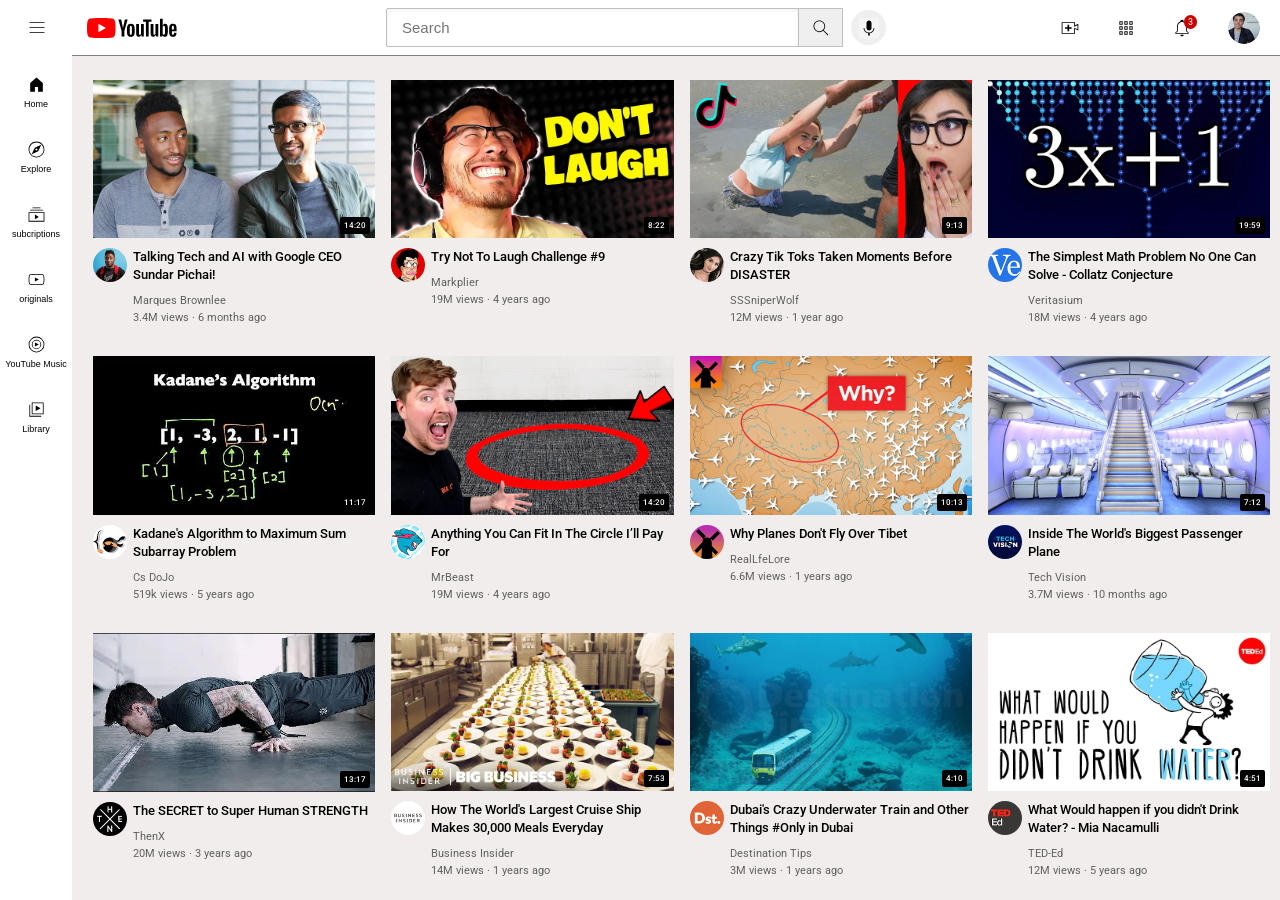
==== index.html @ 6590acf6 "first commit" ====
<!DOCTYPE html>
<html>
<head>
    <title>youtube.com clone</title>
    <meta charset="UTF-8">
    <meta name="viewport" content="width=device-width,initial-scale=1.0">
    <link rel="stylesheet" href="styles/video.css">
    <link rel="stylesheet " href="styles/header.css">
    <link rel="stylesheet " href="styles/general.css">
    <link rel="stylesheet " href="styles/sidebar.css">
    <link rel="preconnect" href="https://fonts.googleapis.com">
    <link rel="preconnect" href="https://fonts.gstatic.com" crossorigin>
    <link href="https://fonts.googleapis.com/css2?family=Roboto:ital,wght@0,100..900;1,100..900&display=swap" rel="stylesheet">

</head>

<body>
    <header class="header">
     
     <div class="left-section">
        <img  class="hamburger-menu" src="icons/hamburger-menu.svg">
        <img  class="youtube-logo" src="icons/youtube-logo.svg">
     </div>


    <div class="middle-section">
        <input  class="search-bar" type="text" placeholder="Search">
        <button class="search-button">
            <img  class="search-icon" src="icons/search.svg">
            <div class="tooltips">Search</div>
        </button>
        <button class="voice-search-button">
         
            <img class="voice-search-icon" src="icons/voice-search-icon.svg">
            <div class="tooltips">Search with your voice</div>
        </button>
     </div>


     <div class="right-section">
        <div class="upload-icon-container">
            <img class="upload-icon" src="icons/upload.svg">
            <div class="tooltips"> Create</div>
        </div>
        <div class="youtube-apps-container">
            <img class="youtube-apps-icon" src="icons/youtube-apps.svg">
            <div class="tooltips">YouTube App</div>
        </div>
        
        <div class="notification-icon-container">
            <img class="notifications-icon" src="icons/notifications.svg">
            <div class="notification-count">3</div>
            <div class="tooltips">Notifications</div>
        </div>
        
        <img class="current-user-pictures" src="channel-pic/my-channel.jpeg">
     </div>
  

    </header>

    <nav class="sidebar">
        <div class="sidebar-link">
            <img src="icons/home.svg">
            <div>Home</div>
        </div>
        <div class="sidebar-link">
            <img src="icons/explore.svg">
            <div>Explore</div>
        </div>
        <div class="sidebar-link">
            <img src="icons/subscriptions.svg">
            <div>subcriptions</div>
        </div>
        <div class="sidebar-link">
            <img src="icons/originals.svg">
            <div>originals</div>
        </div>
        <div class="sidebar-link">
            <img src="icons/youtube-music.svg">
            <div>YouTube Music</div>
        </div>
        <div class="sidebar-link">
            <img src="icons/library.svg">
            <div>Library</div>
        </div>

    </nav>

    <main>
        <section class="video-grid">

             <div class="video-preview">
             <div class="thumbnail-row">
                <a href=" https://www.youtube.com/watch?v=n2RNcPRtAiY" target="_blank">
                    <img  class="thumbnail" src="thumbnails/thumbnail-1.webp" >
                </a>
                
                <div class="video-time">14:20</div>
            </diV>
            <div class="video-info-grid">
                <div class="channel-picture">
                     <img class="profile-picture" src="channel-pic/channel-1.jpeg">
                </div>
                <div class="video-info">
                     <p class="video-title">
                        <a href=" https://www.youtube.com/watch?v=n2RNcPRtAiY" target="_blank">
                               Talking Tech and AI with Google CEO Sundar Pichai!
                        </a>
                  
                      </p >
                     <p class="video-author">
                      Marques Brownlee
                     </p>
                     <p class="video-stats">
                     3.4M views &#183; 6 months ago
                     </p>
                </div>
            </div>               
         </div>


         <div class="video-preview">
            <div class="thumbnail-row">
                <a href="https://www.youtube.com/watch?v=mP0RAo9SKZk" target="_blank">
                    <img  class="thumbnail" src="thumbnails/thumbnail-2.webp" >
                </a>
                
                <div class="video-time">8:22</div>
            </div>
            <div class="video-info-grid">
                <div class="channel-picture">
                     <img class="profile-picture" src="channel-pic/channel-2.jpeg">
                </div>
                <div class="video-info">
                     <p class="video-title">
                        <a href="https://www.youtube.com/watch?v=mP0RAo9SKZk" target="_blank">
                            Try Not To Laugh Challenge #9
                        </a>
                     
                      </p >
                     <p class="video-author">
                      Markplier
                     </p>
                     <p class="video-stats">
                     19M views &#183; 4 years ago
                     </p>
                </div>
            </div>               
         </div>

          <div class="video-preview">
            <div class="thumbnail-row">
                <a href="https://www.youtube.com/watch?v=FgjPQQeTh1w" target="_blank">
                    <img  class="thumbnail" src="thumbnails/thumbnail-3.webp" >
                </a>
                
                <div class="video-time">9:13</div>
            </div>
            <div class="video-info-grid">
                <div class="channel-picture">
                     <img class="profile-picture" src="channel-pic/channel-3.jpeg">
                </div>
                <div class="video-info">
                     <p class="video-title">
                        <a href="https://www.youtube.com/watch?v=FgjPQQeTh1w" target="_blank">
                            Crazy Tik Toks Taken Moments Before DISASTER
                        </a>
                        
                      </p >
                     <p class="video-author">
                     SSSniperWolf
                     </p>
                     <p class="video-stats">
                     12M views &#183; 1 year ago
                     </p>
                </div>
            </div>               
         </div>


         <div class="video-preview">
            <div class="thumbnail-row">
                <a href="https://www.youtube.com/watch?v=094y1Z2wpJg" target="_blank">
                    <img  class="thumbnail" src="thumbnails/thumbnail-4.webp" >
                </a>
                
                <div class="video-time">19:59</div>
            </div>
            <div class="video-info-grid">
                <div class="channel-picture">
                     <img class="profile-picture" src="channel-pic/channel-4.jpeg">
                </div>
                <div class="video-info">
                     <p class="video-title">
                        <a href="https://www.youtube.com/watch?v=094y1Z2wpJg" target="_blank">
                            The Simplest Math Problem No One Can Solve - Collatz Conjecture
                        </a>
                     
                      </p >
                     <p class="video-author">
                       Veritasium
                     </p>
                     <p class="video-stats">
                     18M views &#183; 4 years ago
                     </p>
                </div>
            </div>               
         </div>

          <div class="video-preview">
            <div class="thumbnail-row">
                <a href="https://www.youtube.com/watch?v=86CQq3pKSUw" target="_blank">
                    <img  class="thumbnail" src="thumbnails/thumbnail-5.webp" >
                </a>
                
                <div class="video-time">11:17</div>
            </div>
            <div class="video-info-grid">
                <div class="channel-picture">
                     <img class="profile-picture" src="channel-pic/channel-5.jpeg">
                </div>
                <div class="video-info">
                     <p class="video-title">
                        <a href="https://www.youtube.com/watch?v=86CQq3pKSUw" target="_blank">
                             Kadane's Algorithm to Maximum Sum Subarray Problem
                        </a>
                    
                      </p >
                     <p class="video-author">
                      Cs DoJo
                     </p>
                     <p class="video-stats">
                     519k views &#183; 5 years ago
                     </p>
                </div>
            </div>               
         </div>


         <div class="video-preview">
            <div class="thumbnail-row">
                <a href="https://www.youtube.com/watch?v=yXWw0_UfSFg" target="_blank">
                    <img  class="thumbnail" src="thumbnails/thumbnail-6.webp" >
                </a>
                
                <div class="video-time">14:20</div>
            </div>
            <div class="video-info-grid">
                <div class="channel-picture">
                     <img class="profile-picture" src="channel-pic/channel-6.jpeg">
                </div>
                <div class="video-info">
                     <p class="video-title">
                        <a href="https://www.youtube.com/watch?v=yXWw0_UfSFg" target="_blank">
                            Anything You Can Fit In The Circle I’ll Pay For
                        </a>
                      </p >
                     <p class="video-author">
                     MrBeast
                     </p>
                     <p class="video-stats">
                     19M views &#183; 4 years ago
                     </p>
                </div>
            </div>               
         </div>

          <div class="video-preview">
            <div class="thumbnail-row">
                <a href="https://www.youtube.com/watch?v=fNVa1qMbF9Y" target="_blank">
                    <img  class="thumbnail" src="thumbnails/thumbnail-7.webp" >
                </a>
                
                <div class="video-time">10:13</div>
            </div>
            <div class="video-info-grid">
                <div class="channel-picture">
                     <img class="profile-picture" src="channel-pic/channel-7.jpeg">
                </div>
                <div class="video-info">
                     <p class="video-title">
                        <a href="https://www.youtube.com/watch?v=fNVa1qMbF9Y" target="_blank">
                             Why Planes Don't Fly Over Tibet
                        </a>
                      </p >
                     <p class="video-author">
                     RealLfeLore
                     </p>
                     <p class="video-stats">
                     6.6M views &#183; 1 years ago
                     </p>
                </div>
            </div>               
         </div>

         <div class="video-preview">
            <div class="thumbnail-row">
                <a href="https://www.youtube.com/watch?v=lFm4EM1juls" target="_blank">
                    <img  class="thumbnail" src="thumbnails/thumbnail-8.webp" >
                </a>
                
                <div class="video-time">7:12</div>
            </div>
            <div class="video-info-grid">
                <div class="channel-picture">
                     <img class="profile-picture" src="channel-pic/channel-8.jpeg">
                </div>
                <div class="video-info">
                     <p class="video-title">
                        <a href="https://www.youtube.com/watch?v=lFm4EM1juls" target="_blank">
                           Inside The World's Biggest Passenger Plane
                        </a>
                      </p >
                     <p class="video-author">
                     Tech Vision
                     </p>
                     <p class="video-stats">
                     3.7M views &#183; 10 months ago
                     </p>
                </div>
            </div>               
         </div>


         <div class="video-preview">
            <div class="thumbnail-row">
                <a href="https://www.youtube.com/watch?v=ixmxOlcrlUc" target="_blank">
                    <img  class="thumbnail" src="thumbnails/thumbnail-9.webp" >
                </a>
                
                <div class="video-time">13:17</div>
            </div>
            <div class="video-info-grid">
                <div class="channel-picture">
                     <img class="profile-picture" src="channel-pic/channel-9.jpeg">
                </div>
                <div class="video-info">
                     <p class="video-title">
                        <a href="https://www.youtube.com/watch?v=ixmxOlcrlUc" target="_blank">
                            The SECRET to Super Human STRENGTH
                        </a>
                      </p >
                     <p class="video-author">
                     ThenX
                     </p>
                     <p class="video-stats">
                     20M views &#183; 3 years ago
                     </p>
                </div>
            </div>               
         </div>


         <div class="video-preview">
            <div class="thumbnail-row">
                <a href="https://www.youtube.com/watch?v=R2vXbFp5C9o" target="_blank">
                    <img  class="thumbnail" src="thumbnails/thumbnail-10.webp" >
                </a>
                
                <div class="video-time">7:53</div>
            </div>
            <div class="video-info-grid">
                <div class="channel-picture">
                     <img class="profile-picture" src="channel-pic/channel-10.jpeg">
                </div>
                <div class="video-info">
                     <p class="video-title">
                        <a href="https://www.youtube.com/watch?v=R2vXbFp5C9oc" target="_blank">
                            How The World's Largest Cruise Ship Makes 30,000 Meals Everyday
                        </a>
                      </p >
                     <p class="video-author">
                     Business Insider
                     </p>
                     <p class="video-stats">
                     14M views &#183; 1 years ago
                     </p>
                </div>
            </div>               
         </div>

         <div class="video-preview">
            <div class="thumbnail-row">
                <a href="https://www.youtube.com/watch?v=0nZuYyXET3s" target="_blank">
                    <img  class="thumbnail" src="thumbnails/thumbnail-11.webp" >
                </a>
                
                <div class="video-time">4:10</div>
            </div>
            <div class="video-info-grid">
                <div class="channel-picture">
                     <img class="profile-picture" src="channel-pic/channel-11.jpeg">
                </div>
                <div class="video-info">
                     <p class="video-title">
                        <a href="https://www.youtube.com/watch?v=0nZuYyXET3s" target="_blank">
                            Dubai's Crazy Underwater Train and Other Things #Only in Dubai
                        </a>
                      </p >
                     <p class="video-author">
                     Destination Tips
                     </p>
                     <p class="video-stats">
                     3M views &#183; 1 years ago
                     </p>
                </div>
            </div>               
         </div>


         <div class="video-preview">
            <div class="thumbnail-row">
                <a href="https://www.youtube.com/watch?v=9iMGFqMmUFs" target="_blank">
                    <img  class="thumbnail" src="thumbnails/thumbnail-12.webp" >
                </a>
                
                <div class="video-time">4:51</div>
            </div>
            <div class="video-info-grid">
                <div class="channel-picture">
                     <img class="profile-picture" src="channel-pic/channel-12.jpeg">
                </div>
                <div class="video-info">
                     <p class="video-title">
                        <a href="https://www.youtube.com/watch?v=9iMGFqMmUFs" target="_blank">
                            What Would happen if you didn't Drink Water? - Mia Nacamulli
                        </a>
                      </p >
                     <p class="video-author">
                     TED-Ed
                     </p>
                     <p class="video-stats">
                     12M views &#183; 5 years ago
                     </p>
                </div>
            </div>               
         </div>
        </section>
    </main>

        
</body>
</html>
---- styles/video.css ----
.thumbnail{
       width: 100%;
        
    }
   
   
    .video-info-grid{
        display: grid;
        grid-template-columns: 40px 1fr;
    }
    .profile-picture {
        width: 34px;
        border-radius: 50px;
    }
    .video-title{
        margin-top: 0;
        margin-left: 0;
        font-size: 10px;
        font-weight: 500;
        line-height: 18px;
        margin-bottom: 10px;
    }
    .thumbnail-row {
        margin-bottom: 6px;
        position: relative;

    }
    .video-author,
    .video-stats{
        font-size: 10px;
        color: rgb(96,96,96);
         margin-bottom: 4px;
    }
    .video-grid{
        display: grid;
        grid-template-columns: 1fr 1fr 1fr;
        column-gap: 16px;
        row-gap: 28px;
    }
    @media(min-width : 300px) and  ( max-width : 450px){
        .video-author,
    .video-stats{
        font-size: 11px;
        color: rgb(96,96,96);
         margin-bottom: 4px;
         margin-left: 10px;
    }
        .video-grid{
            grid-template-columns: 1fr ;
        }
         .video-title{
        margin-top: 0;
        margin-left: 10px;
        font-size: 12px;
        font-weight: 500;
        line-height: 18px;
        margin-bottom: 10px;
    }

    }
   
    @media(min-width : 451px) and (max-width : 750px ){
       
        .video-grid{
            grid-template-columns: 1fr 1fr;
        }
        .profile-picture {
        width: 30px;
        border-radius: 50px;
    }
        .channel-picture {
            margin-right: 0;

        }
        .video-info-grid{
        display: grid;
        grid-template-columns: 37px 1fr;
    }
    .video-title{
            font-size: 13px;
        }
        
    }
    @media(min-width :751px) and (max-width : 999px){
         .video-grid{
        display: grid;
        grid-template-columns: 1fr 1fr 1fr;
        column-gap: 16px;
        row-gap: 28px;
    }
    .video-title{
        margin-top: 0;
        margin-left: 0;
        font-size: 13px;
        font-weight: 500;
        line-height: 18px;
        margin-bottom: 10px;
    }
     .video-grid{
        display: grid;
        grid-template-columns: 1fr 1fr 1fr;
        column-gap: 16px;
        row-gap: 28px;
    }

    }

    @media(min-width : 1000px){
         .video-grid{
        display: grid;
        grid-template-columns: 1fr 1fr 1fr;
        column-gap: 16px;
        row-gap: 28px;
    }
        .video-grid{
            grid-template-columns: 1fr 1fr 1fr 1fr ;
        }
        .video-title{
            font-size: 13px;
        }
        .video-time{
        background-color: black;
        color:white;
        position: absolute;
        bottom: 8px;
        right: 5px;
        font-family: roboto,arial;
        font-size: 8px;
        font-weight: 500;
        border-radius: 2px;
        padding: 4px;

    }
    .video-author,
    .video-stats{
        font-size: 11px;
        color: rgb(96,96,96);
         margin-bottom: 4px;
    }

    }
    .video-time{
        background-color: black;
        color:white;
        position: absolute;
        bottom: 8px;
        right: 5px;
        font-family: roboto,arial;
        font-size: 8px;
        font-weight: 500;
        border-radius: 2px;
        padding: 4px;

    }
---- styles/header.css ----
.header{
    
    display: flex;
    flex-direction: row;
    justify-content: space-between;  
    position: fixed;
    top: 0;
    right: 0;
    left: 0;
    height: 40px;
    background-color: white;
    border-bottom-width: 1px;
    border-bottom-style: solid;
    border-bottom-color: gray;
    z-index: 1;

}
.left-section{

   align-items: center;
   display: flex;
   
}
.hamburger-menu{
    height: 15px;
    margin-left: 17px;
    margin-right: 20px;
}
.youtube-logo{
    height: 17px;
}
.middle-section{
   
    flex: 1;
    margin-left: 70px;
    margin-right: 35px;
    max-width: 500px;
    display: flex;
    align-items: center;
}
.search-bar{
    flex:1;
    height: 26px;
    border-radius: 2px;
    box-shadow: inset 1px 2px 5px rgba(0,0,0,0.05) ;
    padding-left: 10px;
    font-size: 12px;
    border-width: 1px;
    border-style: solid;
    align-items: center;
    border-color: rgb(192,192,192);
    width: 0;

}
.search-bar ::placeholder{
    font-family: robato,arial;

}
.search-icon{
    height: 17px;
   
}
.search-button
{
    height: 30px;
    width: 45px;
     border-width: 1px;
     background-color: rgb(240,240,240,);
    border-style: solid;
    border-color: rgb(192,192,192);
    margin-left: -1px;
    margin-right: 8px;
    
}

.search-button ,
 .voice-search-button,
 .upload-icon-container,
 .youtube-apps-container,
 .notification-icon-container{
    display: flex;
    flex-direction: row;
    justify-content: center;
    align-items: center;
    position: relative;
}

.search-button .tooltips, 
.voice-search-button .tooltips,
.upload-icon-container .tooltips,
.youtube-apps-container .tooltips,
.notification-icon-container .tooltips
{
    position: absolute;
    background-color: rgba(0,0,0,0.5);
    color: white;
    padding-top:2px;
    padding-bottom: 2px;
    padding-left: 3px;
    padding-right: 3px;
    border-radius: 2px;
    font-size: 12px;
    bottom: -30px;
    opacity: 0;
    transition: opacity 0.15s;
    pointer-events: none;
    white-space: nowrap;
}
.search-button:hover .tooltips,
.voice-search-button:hover .tooltips,
.upload-icon-container:hover .tooltips ,
.youtube-apps-container:hover .tooltips,
.notification-icon-container:hover .tooltips
{
    opacity: 1;
}
.voice-search-button{
    height: 28px;
    width: 28px;
    border-radius: 20px;
    border: none;
}

.voice-search-icon{
    height: 15px;
    background-color: rgb(245,245,245);
}
.right-section{
    width: 160px;
    display: flex;
    align-items: center;
    justify-content: space-between;
    margin-right: 20px;
    flex-shrink: 0;
}

.upload-icon{
    height: 16px;
}
.youtube-apps-icon{
    height: 16px;
}
.notifications-icon{
    height: 18px;
}
.notification-icon-container{
    position: relative;

}
.notification-count{
    position: absolute;
    background-color: rgb(200, 0, 0);
    color: white;
    font-family: Roboto,Arial;
    font-size: 9px;
    padding-top: 2px;
    padding-bottom: 2px;
    padding-right: 4px;
    padding-left: 4px;
    border-radius: 10px;
    top: -3px;
    right: -5px;
}
.current-user-pictures{
    height: 32px;
    border-radius: 16px;

}

@media(max-width :750px){
    .current-user-pictures{
        height: 25px;
    }
    .hamburger-menu{
    height: 20px;
    margin-left: 27px;
    margin-right: 20px;
}
.youtube-logo{
    height: 20px;
    margin-left: 20px;
}
.header{
    height: 55px;
}

}
@media(min-width :1000px){
   .hamburger-menu{
    height: 20px;
    margin-left: 27px;
    margin-right: 20px;
}

    .youtube-logo{
    height: 20px;
    margin-left: 20px;
}
.header{
    
    display: flex;
    flex-direction: row;
    justify-content: space-between;  
    position: fixed;
    top: 0;
    right: 0;
    left: 0;
    height: 55px;
    background-color: white;
    border-bottom-width: 1px;
    border-bottom-style: solid;
    border-bottom-color: gray;
    z-index: 1;

}
.search-bar{
    flex:1;
    height: 35px;
    border-radius: 2px;
    box-shadow: inset 1px 2px 5px rgba(0,0,0,0.05) ;
    padding-left: 15px;
    font-size: 15px;
    border-width: 1px;
    border-style: solid;
    align-items: center;
    border-color: rgb(192,192,192);
    width: 0;

}
    .search-icon{
        height: 20px;
    
    }
    .search-button
    {
        height: 39px;
        width: 45px;
        border-width: 1px;
        background-color: rgb(240,240,240,);
        border-style: solid;
        border-color: rgb(192,192,192);
        margin-left: -1px;
        margin-right: 8px;
        
    }
    .voice-search-button{
    height: 35px;
    width: 35px;
    border-radius: 20px;
    border: none;
    }

    .voice-search-icon{
        height: 20px;
        background-color: rgb(245,245,245);
    }
    .upload-icon{
        height: 20px;
    }
    .youtube-apps-icon{
        height: 20px;
    }
    .notifications-icon{
        height: 20px;
    }
    .right-section{
    width: 200px;
    display: flex;
    align-items: center;
    justify-content: space-between;
    margin-right: 20px;
    flex-shrink: 0;
}

}
@media(min-width :751px) and (max-width : 999px){
        .hamburger-menu{
    height: 20px;
    margin-left: 27px;
    margin-right: 20px;
}

    .youtube-logo{
    height: 20px;
    margin-left: 20px;
}
.header{
    
    display: flex;
    flex-direction: row;
    justify-content: space-between;  
    position: fixed;
    top: 0;
    right: 0;
    left: 0;
    height: 59px;
    background-color: white;
    border-bottom-width: 1px;
    border-bottom-style: solid;
    border-bottom-color: gray;
    z-index: 1;

}
.search-bar{
    flex:1;
    height: 35px;
    border-radius: 2px;
    box-shadow: inset 1px 2px 5px rgba(0,0,0,0.05) ;
    padding-left: 15px;
    font-size: 15px;
    border-width: 1px;
    border-style: solid;
    align-items: center;
    border-color: rgb(192,192,192);
    width: 0;

}
    .search-icon{
        height: 20px;
    
    }
    .search-button
    {
        height: 39px;
        width: 45px;
        border-width: 1px;
        background-color: rgb(240,240,240,);
        border-style: solid;
        border-color: rgb(192,192,192);
        margin-left: -1px;
        margin-right: 8px;
        
    }
    .voice-search-button{
    height: 35px;
    width: 35px;
    border-radius: 20px;
    border: none;
    }

    .voice-search-icon{
        height: 20px;
        background-color: rgb(245,245,245);
    }
    .upload-icon{
        height: 20px;
    }
    .youtube-apps-icon{
        height: 20px;
    }
    .notifications-icon{
        height: 20px;
    }
    .right-section{
    width: 200px;
    display: flex;
    align-items: center;
    justify-content: space-between;
    margin-right: 20px;
    flex-shrink: 0;
}

    }
---- styles/general.css ----
p{
        font-family: roboto, Arial;
        margin-top: 0;
        margin-bottom: 0;
    }
    body{
        margin: 0;
        padding-top: 65px;
        padding-left: 65px;
        padding-right: 10px;
        background-color: rgb(242, 237, 237);
        
    }
    a{
        text-decoration: none;
        color: black;
    }
    @media(min-width : 300px) and  ( max-width : 450px){
       body{
            padding-top: 70px;
            padding-left: 10px;
            padding-right: 10px;
        }
    }
    @media (min-width : 451px) and(max-width:750px){
        body{
            padding-top: 80px;
            padding-left: 90px;
        }
    }
    @media(min-width:1000px){
        body{
            padding-left: 93px;
            padding-top: 80px;
        }
    }
    @media(min-width :751px) and (max-width : 999px){
        body{
            padding-left:90px;
            padding-top: 95px;
        }
    }
---- styles/sidebar.css ----
.sidebar{
 
    top: 40px;
    bottom: 0;
    left: 0;
    position: fixed;
    width: 50px;
    z-index: 200;
    background-color: white;
    padding-top: 5px;
}
.sidebar-link{
    height: 50px;
    display: flex;
    flex-direction: column;
    justify-content: center;
    cursor: pointer;
    align-items: center;
}
.sidebar-link:hover{
    background-color: rgb(231, 229, 227);

}
.sidebar img {
    height: 15px;
    margin-bottom: 4px;

}
.sidebar-link div{
    font-family: Robato,Arial, Helvetica, sans-serif;
    font-size: 6px;
  
    
}
 @media(min-width : 1000px){
    .sidebar-link div{
    font-family: Robato,Arial, Helvetica, sans-serif;
    font-size: 9px;
    }
    .sidebar{
    
        top: 40px;
        bottom: 0;
        left: 0;
        position: fixed;
        width: 72px;
        z-index: 200;
        background-color: white;
        padding-top: 19px;
    }
    .sidebar img {
    height: 19px;
    margin-bottom: 5px;

}
    .sidebar-link{
    height: 65px;
    display: flex;
    flex-direction: column;
    justify-content: center;
    cursor: pointer;
    align-items: center;
    }
    .sidebar-link:hover{
        background-color: rgb(231, 229, 227);

    }
    }
    @media(min-width : 300px) and  ( max-width : 450px){
        .sidebar{
            display: none;
        }
    }
    @media  (min-width : 451px) and(max-width:750px){
        .sidebar-link div{
    font-family: Robato,Arial, Helvetica, sans-serif;
    font-size: 8px;
    }
    .sidebar{
    
        top: 55px;
        bottom: 0;
        left: 0;
        position: fixed;
        width: 72px;
        z-index: 200;
        background-color: white;
        padding-top: 19px;
    }
    .sidebar img {
    height: 16px;
    margin-bottom: 7px;

}
    .sidebar-link{
    height: 60px;
    display: flex;
    flex-direction: column;
    justify-content: center;
    cursor: pointer;
    align-items: center;
}
    }
    @media(min-width :751px) and (max-width : 999px){
        .sidebar-link div{
    font-family: Robato,Arial, Helvetica, sans-serif;
    font-size: 9px;
    }
    .sidebar{
    
        top: 55px;
        bottom: 0;
        left: 0;
        position: fixed;
        width: 72px;
        z-index: 200;
        background-color: white;
        padding-top: 19px;
    }
    .sidebar img {
    height: 16px;
    margin-bottom: 7px;

}
    .sidebar-link{
    height: 60px;
    display: flex;
    flex-direction: column;
    justify-content: center;
    cursor: pointer;
    align-items: center;
}
    }
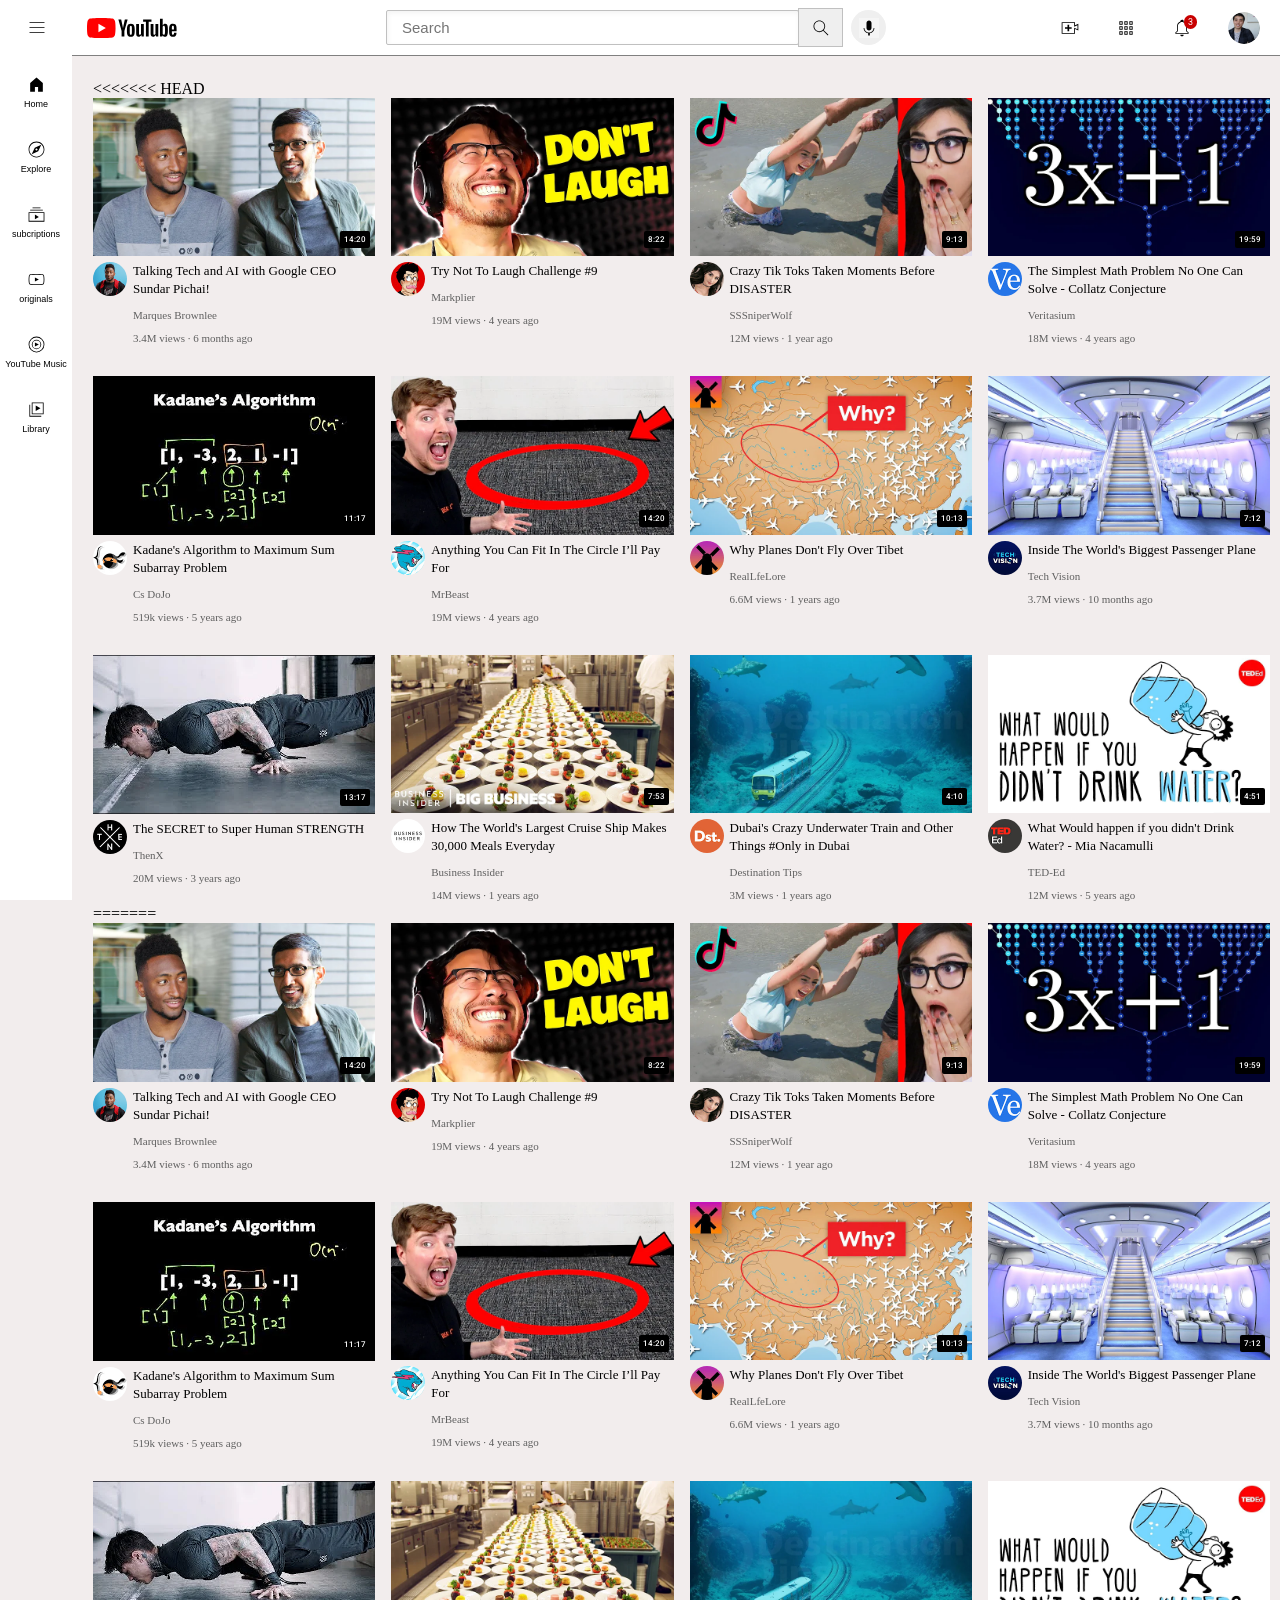
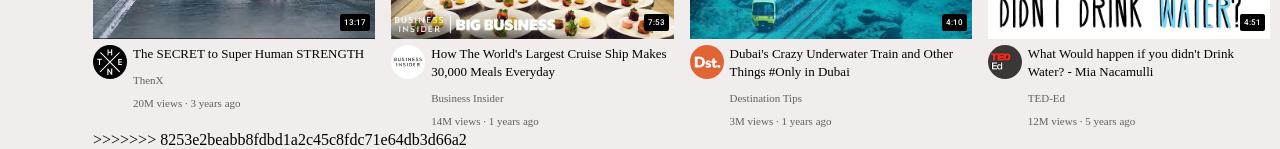
==== commit 0ea7c030: "dfsdf" ====
--- a/index.html
+++ b/index.html
@@ -1,3 +1,4 @@
+<<<<<<< HEAD
 <!DOCTYPE html>
 <html>
 <head>
@@ -441,4 +442,449 @@
 
         
 </body>
+=======
+<!DOCTYPE html>
+<html>
+<head>
+    <title>youtube.com clone</title>
+    <meta charset="UTF-8">
+    <meta name="viewport" content="width=device-width,initial-scale=1.0">
+    <link rel="stylesheet" href="styles/video.css">
+    <link rel="stylesheet " href="styles/header.css">
+    <link rel="stylesheet " href="styles/general.css">
+    <link rel="stylesheet " href="styles/sidebar.css">
+    <link rel="preconnect" href="https://fonts.googleapis.com">
+    <link rel="preconnect" href="https://fonts.gstatic.com" crossorigin>
+    <link href="https://fonts.googleapis.com/css2?family=Roboto:ital,wght@0,100..900;1,100..900&display=swap" rel="stylesheet">
+
+</head>
+
+<body>
+    <header class="header">
+     
+     <div class="left-section">
+        <img  class="hamburger-menu" src="icons/hamburger-menu.svg">
+        <img  class="youtube-logo" src="icons/youtube-logo.svg">
+     </div>
+
+
+    <div class="middle-section">
+        <input  class="search-bar" type="text" placeholder="Search">
+        <button class="search-button">
+            <img  class="search-icon" src="icons/search.svg">
+            <div class="tooltips">Search</div>
+        </button>
+        <button class="voice-search-button">
+         
+            <img class="voice-search-icon" src="icons/voice-search-icon.svg">
+            <div class="tooltips">Search with your voice</div>
+        </button>
+     </div>
+
+
+     <div class="right-section">
+        <div class="upload-icon-container">
+            <img class="upload-icon" src="icons/upload.svg">
+            <div class="tooltips"> Create</div>
+        </div>
+        <div class="youtube-apps-container">
+            <img class="youtube-apps-icon" src="icons/youtube-apps.svg">
+            <div class="tooltips">YouTube App</div>
+        </div>
+        
+        <div class="notification-icon-container">
+            <img class="notifications-icon" src="icons/notifications.svg">
+            <div class="notification-count">3</div>
+            <div class="tooltips">Notifications</div>
+        </div>
+        
+        <img class="current-user-pictures" src="channel-pic/my-channel.jpeg">
+     </div>
+  
+
+    </header>
+
+    <nav class="sidebar">
+        <div class="sidebar-link">
+            <img src="icons/home.svg">
+            <div>Home</div>
+        </div>
+        <div class="sidebar-link">
+            <img src="icons/explore.svg">
+            <div>Explore</div>
+        </div>
+        <div class="sidebar-link">
+            <img src="icons/subscriptions.svg">
+            <div>subcriptions</div>
+        </div>
+        <div class="sidebar-link">
+            <img src="icons/originals.svg">
+            <div>originals</div>
+        </div>
+        <div class="sidebar-link">
+            <img src="icons/youtube-music.svg">
+            <div>YouTube Music</div>
+        </div>
+        <div class="sidebar-link">
+            <img src="icons/library.svg">
+            <div>Library</div>
+        </div>
+
+    </nav>
+
+    <main>
+        <section class="video-grid">
+
+             <div class="video-preview">
+             <div class="thumbnail-row">
+                <a href=" https://www.youtube.com/watch?v=n2RNcPRtAiY" target="_blank">
+                    <img  class="thumbnail" src="thumbnails/thumbnail-1.webp" >
+                </a>
+                
+                <div class="video-time">14:20</div>
+            </diV>
+            <div class="video-info-grid">
+                <div class="channel-picture">
+                     <img class="profile-picture" src="channel-pic/channel-1.jpeg">
+                </div>
+                <div class="video-info">
+                     <p class="video-title">
+                        <a href=" https://www.youtube.com/watch?v=n2RNcPRtAiY" target="_blank">
+                               Talking Tech and AI with Google CEO Sundar Pichai!
+                        </a>
+                  
+                      </p >
+                     <p class="video-author">
+                      Marques Brownlee
+                     </p>
+                     <p class="video-stats">
+                     3.4M views &#183; 6 months ago
+                     </p>
+                </div>
+            </div>               
+         </div>
+
+
+         <div class="video-preview">
+            <div class="thumbnail-row">
+                <a href="https://www.youtube.com/watch?v=mP0RAo9SKZk" target="_blank">
+                    <img  class="thumbnail" src="thumbnails/thumbnail-2.webp" >
+                </a>
+                
+                <div class="video-time">8:22</div>
+            </div>
+            <div class="video-info-grid">
+                <div class="channel-picture">
+                     <img class="profile-picture" src="channel-pic/channel-2.jpeg">
+                </div>
+                <div class="video-info">
+                     <p class="video-title">
+                        <a href="https://www.youtube.com/watch?v=mP0RAo9SKZk" target="_blank">
+                            Try Not To Laugh Challenge #9
+                        </a>
+                     
+                      </p >
+                     <p class="video-author">
+                      Markplier
+                     </p>
+                     <p class="video-stats">
+                     19M views &#183; 4 years ago
+                     </p>
+                </div>
+            </div>               
+         </div>
+
+          <div class="video-preview">
+            <div class="thumbnail-row">
+                <a href="https://www.youtube.com/watch?v=FgjPQQeTh1w" target="_blank">
+                    <img  class="thumbnail" src="thumbnails/thumbnail-3.webp" >
+                </a>
+                
+                <div class="video-time">9:13</div>
+            </div>
+            <div class="video-info-grid">
+                <div class="channel-picture">
+                     <img class="profile-picture" src="channel-pic/channel-3.jpeg">
+                </div>
+                <div class="video-info">
+                     <p class="video-title">
+                        <a href="https://www.youtube.com/watch?v=FgjPQQeTh1w" target="_blank">
+                            Crazy Tik Toks Taken Moments Before DISASTER
+                        </a>
+                        
+                      </p >
+                     <p class="video-author">
+                     SSSniperWolf
+                     </p>
+                     <p class="video-stats">
+                     12M views &#183; 1 year ago
+                     </p>
+                </div>
+            </div>               
+         </div>
+
+
+         <div class="video-preview">
+            <div class="thumbnail-row">
+                <a href="https://www.youtube.com/watch?v=094y1Z2wpJg" target="_blank">
+                    <img  class="thumbnail" src="thumbnails/thumbnail-4.webp" >
+                </a>
+                
+                <div class="video-time">19:59</div>
+            </div>
+            <div class="video-info-grid">
+                <div class="channel-picture">
+                     <img class="profile-picture" src="channel-pic/channel-4.jpeg">
+                </div>
+                <div class="video-info">
+                     <p class="video-title">
+                        <a href="https://www.youtube.com/watch?v=094y1Z2wpJg" target="_blank">
+                            The Simplest Math Problem No One Can Solve - Collatz Conjecture
+                        </a>
+                     
+                      </p >
+                     <p class="video-author">
+                       Veritasium
+                     </p>
+                     <p class="video-stats">
+                     18M views &#183; 4 years ago
+                     </p>
+                </div>
+            </div>               
+         </div>
+
+          <div class="video-preview">
+            <div class="thumbnail-row">
+                <a href="https://www.youtube.com/watch?v=86CQq3pKSUw" target="_blank">
+                    <img  class="thumbnail" src="thumbnails/thumbnail-5.webp" >
+                </a>
+                
+                <div class="video-time">11:17</div>
+            </div>
+            <div class="video-info-grid">
+                <div class="channel-picture">
+                     <img class="profile-picture" src="channel-pic/channel-5.jpeg">
+                </div>
+                <div class="video-info">
+                     <p class="video-title">
+                        <a href="https://www.youtube.com/watch?v=86CQq3pKSUw" target="_blank">
+                             Kadane's Algorithm to Maximum Sum Subarray Problem
+                        </a>
+                    
+                      </p >
+                     <p class="video-author">
+                      Cs DoJo
+                     </p>
+                     <p class="video-stats">
+                     519k views &#183; 5 years ago
+                     </p>
+                </div>
+            </div>               
+         </div>
+
+
+         <div class="video-preview">
+            <div class="thumbnail-row">
+                <a href="https://www.youtube.com/watch?v=yXWw0_UfSFg" target="_blank">
+                    <img  class="thumbnail" src="thumbnails/thumbnail-6.webp" >
+                </a>
+                
+                <div class="video-time">14:20</div>
+            </div>
+            <div class="video-info-grid">
+                <div class="channel-picture">
+                     <img class="profile-picture" src="channel-pic/channel-6.jpeg">
+                </div>
+                <div class="video-info">
+                     <p class="video-title">
+                        <a href="https://www.youtube.com/watch?v=yXWw0_UfSFg" target="_blank">
+                            Anything You Can Fit In The Circle I’ll Pay For
+                        </a>
+                      </p >
+                     <p class="video-author">
+                     MrBeast
+                     </p>
+                     <p class="video-stats">
+                     19M views &#183; 4 years ago
+                     </p>
+                </div>
+            </div>               
+         </div>
+
+          <div class="video-preview">
+            <div class="thumbnail-row">
+                <a href="https://www.youtube.com/watch?v=fNVa1qMbF9Y" target="_blank">
+                    <img  class="thumbnail" src="thumbnails/thumbnail-7.webp" >
+                </a>
+                
+                <div class="video-time">10:13</div>
+            </div>
+            <div class="video-info-grid">
+                <div class="channel-picture">
+                     <img class="profile-picture" src="channel-pic/channel-7.jpeg">
+                </div>
+                <div class="video-info">
+                     <p class="video-title">
+                        <a href="https://www.youtube.com/watch?v=fNVa1qMbF9Y" target="_blank">
+                             Why Planes Don't Fly Over Tibet
+                        </a>
+                      </p >
+                     <p class="video-author">
+                     RealLfeLore
+                     </p>
+                     <p class="video-stats">
+                     6.6M views &#183; 1 years ago
+                     </p>
+                </div>
+            </div>               
+         </div>
+
+         <div class="video-preview">
+            <div class="thumbnail-row">
+                <a href="https://www.youtube.com/watch?v=lFm4EM1juls" target="_blank">
+                    <img  class="thumbnail" src="thumbnails/thumbnail-8.webp" >
+                </a>
+                
+                <div class="video-time">7:12</div>
+            </div>
+            <div class="video-info-grid">
+                <div class="channel-picture">
+                     <img class="profile-picture" src="channel-pic/channel-8.jpeg">
+                </div>
+                <div class="video-info">
+                     <p class="video-title">
+                        <a href="https://www.youtube.com/watch?v=lFm4EM1juls" target="_blank">
+                           Inside The World's Biggest Passenger Plane
+                        </a>
+                      </p >
+                     <p class="video-author">
+                     Tech Vision
+                     </p>
+                     <p class="video-stats">
+                     3.7M views &#183; 10 months ago
+                     </p>
+                </div>
+            </div>               
+         </div>
+
+
+         <div class="video-preview">
+            <div class="thumbnail-row">
+                <a href="https://www.youtube.com/watch?v=ixmxOlcrlUc" target="_blank">
+                    <img  class="thumbnail" src="thumbnails/thumbnail-9.webp" >
+                </a>
+                
+                <div class="video-time">13:17</div>
+            </div>
+            <div class="video-info-grid">
+                <div class="channel-picture">
+                     <img class="profile-picture" src="channel-pic/channel-9.jpeg">
+                </div>
+                <div class="video-info">
+                     <p class="video-title">
+                        <a href="https://www.youtube.com/watch?v=ixmxOlcrlUc" target="_blank">
+                            The SECRET to Super Human STRENGTH
+                        </a>
+                      </p >
+                     <p class="video-author">
+                     ThenX
+                     </p>
+                     <p class="video-stats">
+                     20M views &#183; 3 years ago
+                     </p>
+                </div>
+            </div>               
+         </div>
+
+
+         <div class="video-preview">
+            <div class="thumbnail-row">
+                <a href="https://www.youtube.com/watch?v=R2vXbFp5C9o" target="_blank">
+                    <img  class="thumbnail" src="thumbnails/thumbnail-10.webp" >
+                </a>
+                
+                <div class="video-time">7:53</div>
+            </div>
+            <div class="video-info-grid">
+                <div class="channel-picture">
+                     <img class="profile-picture" src="channel-pic/channel-10.jpeg">
+                </div>
+                <div class="video-info">
+                     <p class="video-title">
+                        <a href="https://www.youtube.com/watch?v=R2vXbFp5C9oc" target="_blank">
+                            How The World's Largest Cruise Ship Makes 30,000 Meals Everyday
+                        </a>
+                      </p >
+                     <p class="video-author">
+                     Business Insider
+                     </p>
+                     <p class="video-stats">
+                     14M views &#183; 1 years ago
+                     </p>
+                </div>
+            </div>               
+         </div>
+
+         <div class="video-preview">
+            <div class="thumbnail-row">
+                <a href="https://www.youtube.com/watch?v=0nZuYyXET3s" target="_blank">
+                    <img  class="thumbnail" src="thumbnails/thumbnail-11.webp" >
+                </a>
+                
+                <div class="video-time">4:10</div>
+            </div>
+            <div class="video-info-grid">
+                <div class="channel-picture">
+                     <img class="profile-picture" src="channel-pic/channel-11.jpeg">
+                </div>
+                <div class="video-info">
+                     <p class="video-title">
+                        <a href="https://www.youtube.com/watch?v=0nZuYyXET3s" target="_blank">
+                            Dubai's Crazy Underwater Train and Other Things #Only in Dubai
+                        </a>
+                      </p >
+                     <p class="video-author">
+                     Destination Tips
+                     </p>
+                     <p class="video-stats">
+                     3M views &#183; 1 years ago
+                     </p>
+                </div>
+            </div>               
+         </div>
+
+
+         <div class="video-preview">
+            <div class="thumbnail-row">
+                <a href="https://www.youtube.com/watch?v=9iMGFqMmUFs" target="_blank">
+                    <img  class="thumbnail" src="thumbnails/thumbnail-12.webp" >
+                </a>
+                
+                <div class="video-time">4:51</div>
+            </div>
+            <div class="video-info-grid">
+                <div class="channel-picture">
+                     <img class="profile-picture" src="channel-pic/channel-12.jpeg">
+                </div>
+                <div class="video-info">
+                     <p class="video-title">
+                        <a href="https://www.youtube.com/watch?v=9iMGFqMmUFs" target="_blank">
+                            What Would happen if you didn't Drink Water? - Mia Nacamulli
+                        </a>
+                      </p >
+                     <p class="video-author">
+                     TED-Ed
+                     </p>
+                     <p class="video-stats">
+                     12M views &#183; 5 years ago
+                     </p>
+                </div>
+            </div>               
+         </div>
+        </section>
+    </main>
+
+        
+</body>
+>>>>>>> 8253e2beabb8fdbd1a2c45c8fdc71e64db3d66a2
 </html>
--- a/styles/video.css
+++ b/styles/video.css
@@ -1,3 +1,4 @@
+
 
 
     .thumbnail{
@@ -154,4 +155,162 @@
         padding: 4px;
 
     }
-    +    
+
+
+    .thumbnail{
+       width: 100%;
+        
+    }
+   
+   
+    .video-info-grid{
+        display: grid;
+        grid-template-columns: 40px 1fr;
+    }
+    .profile-picture {
+        width: 34px;
+        border-radius: 50px;
+    }
+    .video-title{
+        margin-top: 0;
+        margin-left: 0;
+        font-size: 10px;
+        font-weight: 500;
+        line-height: 18px;
+        margin-bottom: 10px;
+    }
+    .thumbnail-row {
+        margin-bottom: 6px;
+        position: relative;
+
+    }
+    .video-author,
+    .video-stats{
+        font-size: 10px;
+        color: rgb(96,96,96);
+         margin-bottom: 4px;
+    }
+    .video-grid{
+        display: grid;
+        grid-template-columns: 1fr 1fr 1fr;
+        column-gap: 16px;
+        row-gap: 28px;
+    }
+    @media(min-width : 300px) and  ( max-width : 450px){
+        .video-author,
+    .video-stats{
+        font-size: 11px;
+        color: rgb(96,96,96);
+         margin-bottom: 4px;
+         margin-left: 10px;
+    }
+        .video-grid{
+            grid-template-columns: 1fr ;
+        }
+         .video-title{
+        margin-top: 0;
+        margin-left: 10px;
+        font-size: 12px;
+        font-weight: 500;
+        line-height: 18px;
+        margin-bottom: 10px;
+    }
+
+    }
+   
+    @media(min-width : 451px) and (max-width : 750px ){
+       
+        .video-grid{
+            grid-template-columns: 1fr 1fr;
+        }
+        .profile-picture {
+        width: 30px;
+        border-radius: 50px;
+    }
+        .channel-picture {
+            margin-right: 0;
+
+        }
+        .video-info-grid{
+        display: grid;
+        grid-template-columns: 37px 1fr;
+    }
+    .video-title{
+            font-size: 13px;
+        }
+        
+    }
+    @media(min-width :751px) and (max-width : 999px){
+         .video-grid{
+        display: grid;
+        grid-template-columns: 1fr 1fr 1fr;
+        column-gap: 16px;
+        row-gap: 28px;
+    }
+    .video-title{
+        margin-top: 0;
+        margin-left: 0;
+        font-size: 13px;
+        font-weight: 500;
+        line-height: 18px;
+        margin-bottom: 10px;
+    }
+     .video-grid{
+        display: grid;
+        grid-template-columns: 1fr 1fr 1fr;
+        column-gap: 16px;
+        row-gap: 28px;
+    }
+
+    }
+
+    @media(min-width : 1000px){
+         .video-grid{
+        display: grid;
+       
+        column-gap: 16px;
+        row-gap: 28px;
+    }
+        .video-grid{
+            grid-template-columns: 1fr 1fr 1fr 1fr ;
+        }
+        .video-title{
+            font-size: 13px;
+        }
+        .video-time{
+        background-color: black;
+        color:white;
+        position: absolute;
+        bottom: 8px;
+        right: 5px;
+        font-family: roboto,arial;
+        font-size: 8px;
+        font-weight: 500;
+        border-radius: 2px;
+        padding: 4px;
+
+    }
+    .video-author,
+    .video-stats{
+        font-size: 11px;
+        color: rgb(96,96,96);
+         margin-bottom: 4px;
+    }
+
+    }
+    .video-time{
+        background-color: black;
+        color:white;
+        position: absolute;
+        bottom: 8px;
+        right: 5px;
+        font-family: roboto,arial;
+        font-size: 8px;
+        font-weight: 500;
+        border-radius: 2px;
+        padding: 4px;
+
+    }
+    
+
--- a/styles/header.css
+++ b/styles/header.css
@@ -1,3 +1,4 @@
+<<<<<<< HEAD
 .header{
     
     display: flex;
@@ -360,4 +361,368 @@
     flex-shrink: 0;
 }
 
+=======
+.header{
+    
+    display: flex;
+    flex-direction: row;
+    justify-content: space-between;  
+    position: fixed;
+    top: 0;
+    right: 0;
+    left: 0;
+    height: 40px;
+    background-color: white;
+    border-bottom-width: 1px;
+    border-bottom-style: solid;
+    border-bottom-color: gray;
+    z-index: 1;
+
+}
+.left-section{
+
+   align-items: center;
+   display: flex;
+   
+}
+.hamburger-menu{
+    height: 15px;
+    margin-left: 17px;
+    margin-right: 20px;
+}
+.youtube-logo{
+    height: 17px;
+}
+.middle-section{
+   
+    flex: 1;
+    margin-left: 70px;
+    margin-right: 35px;
+    max-width: 500px;
+    display: flex;
+    align-items: center;
+}
+.search-bar{
+    flex:1;
+    height: 26px;
+    border-radius: 2px;
+    box-shadow: inset 1px 2px 5px rgba(0,0,0,0.05) ;
+    padding-left: 10px;
+    font-size: 12px;
+    border-width: 1px;
+    border-style: solid;
+    align-items: center;
+    border-color: rgb(192,192,192);
+    width: 0;
+
+}
+.search-bar ::placeholder{
+    font-family: robato,arial;
+
+}
+.search-icon{
+    height: 17px;
+   
+}
+.search-button
+{
+    height: 30px;
+    width: 45px;
+     border-width: 1px;
+     background-color: rgb(240,240,240,);
+    border-style: solid;
+    border-color: rgb(192,192,192);
+    margin-left: -1px;
+    margin-right: 8px;
+    
+}
+
+.search-button ,
+ .voice-search-button,
+ .upload-icon-container,
+ .youtube-apps-container,
+ .notification-icon-container{
+    display: flex;
+    flex-direction: row;
+    justify-content: center;
+    align-items: center;
+    position: relative;
+}
+
+.search-button .tooltips, 
+.voice-search-button .tooltips,
+.upload-icon-container .tooltips,
+.youtube-apps-container .tooltips,
+.notification-icon-container .tooltips
+{
+    position: absolute;
+    background-color: rgba(0,0,0,0.5);
+    color: white;
+    padding-top:2px;
+    padding-bottom: 2px;
+    padding-left: 3px;
+    padding-right: 3px;
+    border-radius: 2px;
+    font-size: 12px;
+    bottom: -30px;
+    opacity: 0;
+    transition: opacity 0.15s;
+    pointer-events: none;
+    white-space: nowrap;
+}
+.search-button:hover .tooltips,
+.voice-search-button:hover .tooltips,
+.upload-icon-container:hover .tooltips ,
+.youtube-apps-container:hover .tooltips,
+.notification-icon-container:hover .tooltips
+{
+    opacity: 1;
+}
+.voice-search-button{
+    height: 28px;
+    width: 28px;
+    border-radius: 20px;
+    border: none;
+}
+
+.voice-search-icon{
+    height: 15px;
+    background-color: rgb(245,245,245);
+}
+.right-section{
+    width: 160px;
+    display: flex;
+    align-items: center;
+    justify-content: space-between;
+    margin-right: 20px;
+    flex-shrink: 0;
+}
+
+.upload-icon{
+    height: 16px;
+}
+.youtube-apps-icon{
+    height: 16px;
+}
+.notifications-icon{
+    height: 18px;
+}
+.notification-icon-container{
+    position: relative;
+
+}
+.notification-count{
+    position: absolute;
+    background-color: rgb(200, 0, 0);
+    color: white;
+    font-family: Roboto,Arial;
+    font-size: 9px;
+    padding-top: 2px;
+    padding-bottom: 2px;
+    padding-right: 4px;
+    padding-left: 4px;
+    border-radius: 10px;
+    top: -3px;
+    right: -5px;
+}
+.current-user-pictures{
+    height: 32px;
+    border-radius: 16px;
+
+}
+
+@media(max-width :750px){
+    .current-user-pictures{
+        height: 25px;
+    }
+    .hamburger-menu{
+    height: 20px;
+    margin-left: 27px;
+    margin-right: 20px;
+}
+.youtube-logo{
+    height: 20px;
+    margin-left: 20px;
+}
+.header{
+    height: 55px;
+}
+
+}
+@media(min-width :1000px){
+   .hamburger-menu{
+    height: 20px;
+    margin-left: 27px;
+    margin-right: 20px;
+}
+
+    .youtube-logo{
+    height: 20px;
+    margin-left: 20px;
+}
+.header{
+    
+    display: flex;
+    flex-direction: row;
+    justify-content: space-between;  
+    position: fixed;
+    top: 0;
+    right: 0;
+    left: 0;
+    height: 55px;
+    background-color: white;
+    border-bottom-width: 1px;
+    border-bottom-style: solid;
+    border-bottom-color: gray;
+    z-index: 1;
+
+}
+.search-bar{
+    flex:1;
+    height: 35px;
+    border-radius: 2px;
+    box-shadow: inset 1px 2px 5px rgba(0,0,0,0.05) ;
+    padding-left: 15px;
+    font-size: 15px;
+    border-width: 1px;
+    border-style: solid;
+    align-items: center;
+    border-color: rgb(192,192,192);
+    width: 0;
+
+}
+    .search-icon{
+        height: 20px;
+    
+    }
+    .search-button
+    {
+        height: 39px;
+        width: 45px;
+        border-width: 1px;
+        background-color: rgb(240,240,240,);
+        border-style: solid;
+        border-color: rgb(192,192,192);
+        margin-left: -1px;
+        margin-right: 8px;
+        
+    }
+    .voice-search-button{
+    height: 35px;
+    width: 35px;
+    border-radius: 20px;
+    border: none;
+    }
+
+    .voice-search-icon{
+        height: 20px;
+        background-color: rgb(245,245,245);
+    }
+    .upload-icon{
+        height: 20px;
+    }
+    .youtube-apps-icon{
+        height: 20px;
+    }
+    .notifications-icon{
+        height: 20px;
+    }
+    .right-section{
+    width: 200px;
+    display: flex;
+    align-items: center;
+    justify-content: space-between;
+    margin-right: 20px;
+    flex-shrink: 0;
+}
+
+}
+@media(min-width :751px) and (max-width : 999px){
+        .hamburger-menu{
+    height: 20px;
+    margin-left: 27px;
+    margin-right: 20px;
+}
+
+    .youtube-logo{
+    height: 20px;
+    margin-left: 20px;
+}
+.header{
+    
+    display: flex;
+    flex-direction: row;
+    justify-content: space-between;  
+    position: fixed;
+    top: 0;
+    right: 0;
+    left: 0;
+    height: 59px;
+    background-color: white;
+    border-bottom-width: 1px;
+    border-bottom-style: solid;
+    border-bottom-color: gray;
+    z-index: 1;
+
+}
+.search-bar{
+    flex:1;
+    height: 35px;
+    border-radius: 2px;
+    box-shadow: inset 1px 2px 5px rgba(0,0,0,0.05) ;
+    padding-left: 15px;
+    font-size: 15px;
+    border-width: 1px;
+    border-style: solid;
+    align-items: center;
+    border-color: rgb(192,192,192);
+    width: 0;
+
+}
+    .search-icon{
+        height: 20px;
+    
+    }
+    .search-button
+    {
+        height: 39px;
+        width: 45px;
+        border-width: 1px;
+        background-color: rgb(240,240,240,);
+        border-style: solid;
+        border-color: rgb(192,192,192);
+        margin-left: -1px;
+        margin-right: 8px;
+        
+    }
+    .voice-search-button{
+    height: 35px;
+    width: 35px;
+    border-radius: 20px;
+    border: none;
+    }
+
+    .voice-search-icon{
+        height: 20px;
+        background-color: rgb(245,245,245);
+    }
+    .upload-icon{
+        height: 20px;
+    }
+    .youtube-apps-icon{
+        height: 20px;
+    }
+    .notifications-icon{
+        height: 20px;
+    }
+    .right-section{
+    width: 200px;
+    display: flex;
+    align-items: center;
+    justify-content: space-between;
+    margin-right: 20px;
+    flex-shrink: 0;
+}
+
+>>>>>>> 8253e2beabb8fdbd1a2c45c8fdc71e64db3d66a2
     }
--- a/styles/general.css
+++ b/styles/general.css
@@ -1,3 +1,4 @@
+<<<<<<< HEAD
     p{
         font-family: roboto, Arial;
         margin-top: 0;
@@ -39,4 +40,47 @@
             padding-left:90px;
             padding-top: 95px;
         }
+=======
+    p{
+        font-family: roboto, Arial;
+        margin-top: 0;
+        margin-bottom: 0;
+    }
+    body{
+        margin: 0;
+        padding-top: 65px;
+        padding-left: 65px;
+        padding-right: 10px;
+        background-color: rgb(242, 237, 237);
+        
+    }
+    a{
+        text-decoration: none;
+        color: black;
+    }
+    @media(min-width : 300px) and  ( max-width : 450px){
+       body{
+            padding-top: 70px;
+            padding-left: 10px;
+            padding-right: 10px;
+        }
+    }
+    @media (min-width : 451px) and(max-width:750px){
+        body{
+            padding-top: 80px;
+            padding-left: 90px;
+        }
+    }
+    @media(min-width:1000px){
+        body{
+            padding-left: 93px;
+            padding-top: 80px;
+        }
+    }
+    @media(min-width :751px) and (max-width : 999px){
+        body{
+            padding-left:90px;
+            padding-top: 95px;
+        }
+>>>>>>> 8253e2beabb8fdbd1a2c45c8fdc71e64db3d66a2
     }
--- a/styles/video.css
+++ b/styles/video.css
@@ -1,3 +1,4 @@
+
 
 
     .thumbnail{
@@ -154,4 +155,162 @@
         padding: 4px;
 
     }
-    +    
+
+
+    .thumbnail{
+       width: 100%;
+        
+    }
+   
+   
+    .video-info-grid{
+        display: grid;
+        grid-template-columns: 40px 1fr;
+    }
+    .profile-picture {
+        width: 34px;
+        border-radius: 50px;
+    }
+    .video-title{
+        margin-top: 0;
+        margin-left: 0;
+        font-size: 10px;
+        font-weight: 500;
+        line-height: 18px;
+        margin-bottom: 10px;
+    }
+    .thumbnail-row {
+        margin-bottom: 6px;
+        position: relative;
+
+    }
+    .video-author,
+    .video-stats{
+        font-size: 10px;
+        color: rgb(96,96,96);
+         margin-bottom: 4px;
+    }
+    .video-grid{
+        display: grid;
+        grid-template-columns: 1fr 1fr 1fr;
+        column-gap: 16px;
+        row-gap: 28px;
+    }
+    @media(min-width : 300px) and  ( max-width : 450px){
+        .video-author,
+    .video-stats{
+        font-size: 11px;
+        color: rgb(96,96,96);
+         margin-bottom: 4px;
+         margin-left: 10px;
+    }
+        .video-grid{
+            grid-template-columns: 1fr ;
+        }
+         .video-title{
+        margin-top: 0;
+        margin-left: 10px;
+        font-size: 12px;
+        font-weight: 500;
+        line-height: 18px;
+        margin-bottom: 10px;
+    }
+
+    }
+   
+    @media(min-width : 451px) and (max-width : 750px ){
+       
+        .video-grid{
+            grid-template-columns: 1fr 1fr;
+        }
+        .profile-picture {
+        width: 30px;
+        border-radius: 50px;
+    }
+        .channel-picture {
+            margin-right: 0;
+
+        }
+        .video-info-grid{
+        display: grid;
+        grid-template-columns: 37px 1fr;
+    }
+    .video-title{
+            font-size: 13px;
+        }
+        
+    }
+    @media(min-width :751px) and (max-width : 999px){
+         .video-grid{
+        display: grid;
+        grid-template-columns: 1fr 1fr 1fr;
+        column-gap: 16px;
+        row-gap: 28px;
+    }
+    .video-title{
+        margin-top: 0;
+        margin-left: 0;
+        font-size: 13px;
+        font-weight: 500;
+        line-height: 18px;
+        margin-bottom: 10px;
+    }
+     .video-grid{
+        display: grid;
+        grid-template-columns: 1fr 1fr 1fr;
+        column-gap: 16px;
+        row-gap: 28px;
+    }
+
+    }
+
+    @media(min-width : 1000px){
+         .video-grid{
+        display: grid;
+       
+        column-gap: 16px;
+        row-gap: 28px;
+    }
+        .video-grid{
+            grid-template-columns: 1fr 1fr 1fr 1fr ;
+        }
+        .video-title{
+            font-size: 13px;
+        }
+        .video-time{
+        background-color: black;
+        color:white;
+        position: absolute;
+        bottom: 8px;
+        right: 5px;
+        font-family: roboto,arial;
+        font-size: 8px;
+        font-weight: 500;
+        border-radius: 2px;
+        padding: 4px;
+
+    }
+    .video-author,
+    .video-stats{
+        font-size: 11px;
+        color: rgb(96,96,96);
+         margin-bottom: 4px;
+    }
+
+    }
+    .video-time{
+        background-color: black;
+        color:white;
+        position: absolute;
+        bottom: 8px;
+        right: 5px;
+        font-family: roboto,arial;
+        font-size: 8px;
+        font-weight: 500;
+        border-radius: 2px;
+        padding: 4px;
+
+    }
+    
+
--- a/styles/header.css
+++ b/styles/header.css
@@ -1,3 +1,4 @@
+<<<<<<< HEAD
 .header{
     
     display: flex;
@@ -360,4 +361,368 @@
     flex-shrink: 0;
 }
 
+=======
+.header{
+    
+    display: flex;
+    flex-direction: row;
+    justify-content: space-between;  
+    position: fixed;
+    top: 0;
+    right: 0;
+    left: 0;
+    height: 40px;
+    background-color: white;
+    border-bottom-width: 1px;
+    border-bottom-style: solid;
+    border-bottom-color: gray;
+    z-index: 1;
+
+}
+.left-section{
+
+   align-items: center;
+   display: flex;
+   
+}
+.hamburger-menu{
+    height: 15px;
+    margin-left: 17px;
+    margin-right: 20px;
+}
+.youtube-logo{
+    height: 17px;
+}
+.middle-section{
+   
+    flex: 1;
+    margin-left: 70px;
+    margin-right: 35px;
+    max-width: 500px;
+    display: flex;
+    align-items: center;
+}
+.search-bar{
+    flex:1;
+    height: 26px;
+    border-radius: 2px;
+    box-shadow: inset 1px 2px 5px rgba(0,0,0,0.05) ;
+    padding-left: 10px;
+    font-size: 12px;
+    border-width: 1px;
+    border-style: solid;
+    align-items: center;
+    border-color: rgb(192,192,192);
+    width: 0;
+
+}
+.search-bar ::placeholder{
+    font-family: robato,arial;
+
+}
+.search-icon{
+    height: 17px;
+   
+}
+.search-button
+{
+    height: 30px;
+    width: 45px;
+     border-width: 1px;
+     background-color: rgb(240,240,240,);
+    border-style: solid;
+    border-color: rgb(192,192,192);
+    margin-left: -1px;
+    margin-right: 8px;
+    
+}
+
+.search-button ,
+ .voice-search-button,
+ .upload-icon-container,
+ .youtube-apps-container,
+ .notification-icon-container{
+    display: flex;
+    flex-direction: row;
+    justify-content: center;
+    align-items: center;
+    position: relative;
+}
+
+.search-button .tooltips, 
+.voice-search-button .tooltips,
+.upload-icon-container .tooltips,
+.youtube-apps-container .tooltips,
+.notification-icon-container .tooltips
+{
+    position: absolute;
+    background-color: rgba(0,0,0,0.5);
+    color: white;
+    padding-top:2px;
+    padding-bottom: 2px;
+    padding-left: 3px;
+    padding-right: 3px;
+    border-radius: 2px;
+    font-size: 12px;
+    bottom: -30px;
+    opacity: 0;
+    transition: opacity 0.15s;
+    pointer-events: none;
+    white-space: nowrap;
+}
+.search-button:hover .tooltips,
+.voice-search-button:hover .tooltips,
+.upload-icon-container:hover .tooltips ,
+.youtube-apps-container:hover .tooltips,
+.notification-icon-container:hover .tooltips
+{
+    opacity: 1;
+}
+.voice-search-button{
+    height: 28px;
+    width: 28px;
+    border-radius: 20px;
+    border: none;
+}
+
+.voice-search-icon{
+    height: 15px;
+    background-color: rgb(245,245,245);
+}
+.right-section{
+    width: 160px;
+    display: flex;
+    align-items: center;
+    justify-content: space-between;
+    margin-right: 20px;
+    flex-shrink: 0;
+}
+
+.upload-icon{
+    height: 16px;
+}
+.youtube-apps-icon{
+    height: 16px;
+}
+.notifications-icon{
+    height: 18px;
+}
+.notification-icon-container{
+    position: relative;
+
+}
+.notification-count{
+    position: absolute;
+    background-color: rgb(200, 0, 0);
+    color: white;
+    font-family: Roboto,Arial;
+    font-size: 9px;
+    padding-top: 2px;
+    padding-bottom: 2px;
+    padding-right: 4px;
+    padding-left: 4px;
+    border-radius: 10px;
+    top: -3px;
+    right: -5px;
+}
+.current-user-pictures{
+    height: 32px;
+    border-radius: 16px;
+
+}
+
+@media(max-width :750px){
+    .current-user-pictures{
+        height: 25px;
+    }
+    .hamburger-menu{
+    height: 20px;
+    margin-left: 27px;
+    margin-right: 20px;
+}
+.youtube-logo{
+    height: 20px;
+    margin-left: 20px;
+}
+.header{
+    height: 55px;
+}
+
+}
+@media(min-width :1000px){
+   .hamburger-menu{
+    height: 20px;
+    margin-left: 27px;
+    margin-right: 20px;
+}
+
+    .youtube-logo{
+    height: 20px;
+    margin-left: 20px;
+}
+.header{
+    
+    display: flex;
+    flex-direction: row;
+    justify-content: space-between;  
+    position: fixed;
+    top: 0;
+    right: 0;
+    left: 0;
+    height: 55px;
+    background-color: white;
+    border-bottom-width: 1px;
+    border-bottom-style: solid;
+    border-bottom-color: gray;
+    z-index: 1;
+
+}
+.search-bar{
+    flex:1;
+    height: 35px;
+    border-radius: 2px;
+    box-shadow: inset 1px 2px 5px rgba(0,0,0,0.05) ;
+    padding-left: 15px;
+    font-size: 15px;
+    border-width: 1px;
+    border-style: solid;
+    align-items: center;
+    border-color: rgb(192,192,192);
+    width: 0;
+
+}
+    .search-icon{
+        height: 20px;
+    
+    }
+    .search-button
+    {
+        height: 39px;
+        width: 45px;
+        border-width: 1px;
+        background-color: rgb(240,240,240,);
+        border-style: solid;
+        border-color: rgb(192,192,192);
+        margin-left: -1px;
+        margin-right: 8px;
+        
+    }
+    .voice-search-button{
+    height: 35px;
+    width: 35px;
+    border-radius: 20px;
+    border: none;
+    }
+
+    .voice-search-icon{
+        height: 20px;
+        background-color: rgb(245,245,245);
+    }
+    .upload-icon{
+        height: 20px;
+    }
+    .youtube-apps-icon{
+        height: 20px;
+    }
+    .notifications-icon{
+        height: 20px;
+    }
+    .right-section{
+    width: 200px;
+    display: flex;
+    align-items: center;
+    justify-content: space-between;
+    margin-right: 20px;
+    flex-shrink: 0;
+}
+
+}
+@media(min-width :751px) and (max-width : 999px){
+        .hamburger-menu{
+    height: 20px;
+    margin-left: 27px;
+    margin-right: 20px;
+}
+
+    .youtube-logo{
+    height: 20px;
+    margin-left: 20px;
+}
+.header{
+    
+    display: flex;
+    flex-direction: row;
+    justify-content: space-between;  
+    position: fixed;
+    top: 0;
+    right: 0;
+    left: 0;
+    height: 59px;
+    background-color: white;
+    border-bottom-width: 1px;
+    border-bottom-style: solid;
+    border-bottom-color: gray;
+    z-index: 1;
+
+}
+.search-bar{
+    flex:1;
+    height: 35px;
+    border-radius: 2px;
+    box-shadow: inset 1px 2px 5px rgba(0,0,0,0.05) ;
+    padding-left: 15px;
+    font-size: 15px;
+    border-width: 1px;
+    border-style: solid;
+    align-items: center;
+    border-color: rgb(192,192,192);
+    width: 0;
+
+}
+    .search-icon{
+        height: 20px;
+    
+    }
+    .search-button
+    {
+        height: 39px;
+        width: 45px;
+        border-width: 1px;
+        background-color: rgb(240,240,240,);
+        border-style: solid;
+        border-color: rgb(192,192,192);
+        margin-left: -1px;
+        margin-right: 8px;
+        
+    }
+    .voice-search-button{
+    height: 35px;
+    width: 35px;
+    border-radius: 20px;
+    border: none;
+    }
+
+    .voice-search-icon{
+        height: 20px;
+        background-color: rgb(245,245,245);
+    }
+    .upload-icon{
+        height: 20px;
+    }
+    .youtube-apps-icon{
+        height: 20px;
+    }
+    .notifications-icon{
+        height: 20px;
+    }
+    .right-section{
+    width: 200px;
+    display: flex;
+    align-items: center;
+    justify-content: space-between;
+    margin-right: 20px;
+    flex-shrink: 0;
+}
+
+>>>>>>> 8253e2beabb8fdbd1a2c45c8fdc71e64db3d66a2
     }
--- a/styles/general.css
+++ b/styles/general.css
@@ -1,3 +1,4 @@
+<<<<<<< HEAD
     p{
         font-family: roboto, Arial;
         margin-top: 0;
@@ -39,4 +40,47 @@
             padding-left:90px;
             padding-top: 95px;
         }
+=======
+    p{
+        font-family: roboto, Arial;
+        margin-top: 0;
+        margin-bottom: 0;
+    }
+    body{
+        margin: 0;
+        padding-top: 65px;
+        padding-left: 65px;
+        padding-right: 10px;
+        background-color: rgb(242, 237, 237);
+        
+    }
+    a{
+        text-decoration: none;
+        color: black;
+    }
+    @media(min-width : 300px) and  ( max-width : 450px){
+       body{
+            padding-top: 70px;
+            padding-left: 10px;
+            padding-right: 10px;
+        }
+    }
+    @media (min-width : 451px) and(max-width:750px){
+        body{
+            padding-top: 80px;
+            padding-left: 90px;
+        }
+    }
+    @media(min-width:1000px){
+        body{
+            padding-left: 93px;
+            padding-top: 80px;
+        }
+    }
+    @media(min-width :751px) and (max-width : 999px){
+        body{
+            padding-left:90px;
+            padding-top: 95px;
+        }
+>>>>>>> 8253e2beabb8fdbd1a2c45c8fdc71e64db3d66a2
     }
